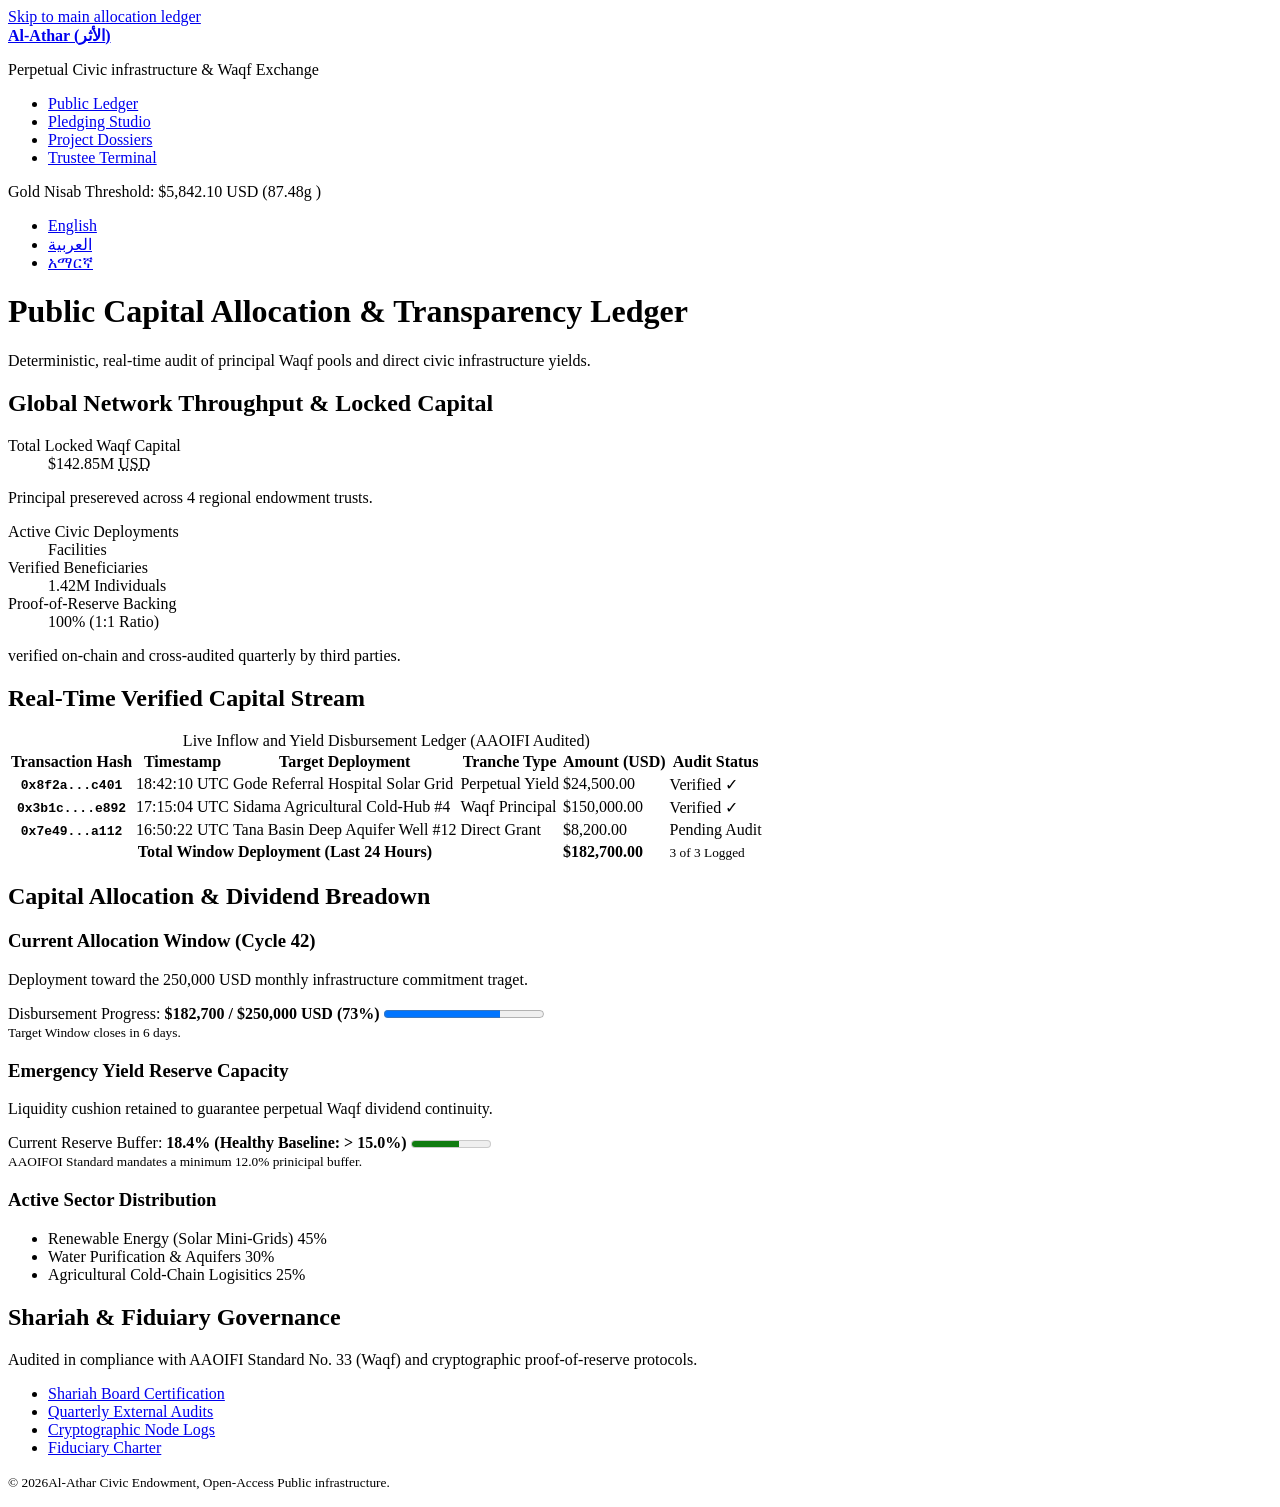
==== index.html @ 98ebd104 "feat(ledger): complete semantic HTML structure for index.html" ====
<!DOCTYPE html>
<html lang="en" dir="ltr">
 <head>
  <meta charset="UTF-8">
  <meta name="viewport" content="width=device-width, initial-scale=1.0">
  <title>Al-Athar - Public Capital Allocation &amp; Waqf Transparency Ledger</title>
  <meta name="description" content="Real-time public transparency ledger, cryptographic audit trails, and perpetual capital allocation for civic infrastructure.">

  <link rel="dns-prefetch" href="https://api.al-athar.org">
  <link rel="preconnect" href="https://api.al-athar.org" crossorigin>
  <link rel="preload" href="fonts/inter-var.woff2" as="font" type="font/woff2" crossorigin>

  <meta property="og:type" content="website" >
  <meta property="og:title" content="Al-Athar - Civic Waqf &amp; Capital Allocation Ledger">
  <meta property="og:description" content="Verify every dollar, riyal, and birr deployed into perpetual civic infrastructure. ">
  <meta property="og:url" content="https://al-athar.org/index.html">
  <meta property="twitter:card" content="summary_large_image">

  <script type="application/ld+json">
    {
      "@context": "https://schema.org",
      "@type": "NGO",
      "name": "Al-Athar perpetual Waqf Foundation",
      "url": "https://al-athar.org",
      "description": "Decentrailized civic infrastructure and perpetual waqf crowdfinance engine",
      "nonprofitStatus": "Nonprofit501c3"
    }

  </script>
 </head>
 <body>
   <a href="#main-content" class="skip-link">Skip to main allocation ledger</a>

   <header>
    <div class="brand-identity">
        <a href="index.html" aria-label="Al-Athar Home">
          <strong> Al-Athar (الأثر) </strong>
        </a>
        <p>Perpetual Civic infrastructure &amp; Waqf Exchange</p>
    </div>

    <nav arai-label="Primary Plaform">
      <ul>
        <li><a href="index.html" aria-current="page">Public Ledger</a></li>
        <li><a href="pledge.html">Pledging Studio</a></li>
        <li><a href="dossier.html">Project Dossiers</a></li>
        <li><a href="exchange.html">Trustee Terminal</a></li>
      </ul>
</nav>

      <div class="utility-bar">
        <div role="status" aria-live="polite">
          <span>Gold Nisab Threshold:</span>
          <data value="5842.10">$5,842.10 USD (87.48g )</data>
        </div>

     <nav arai-label="Language Localization">
      <ul>
        <li><a href="?lang=en&amp;dir=ltr" lang="en" hreflang="en" aria-current="true">English</a></li>
        <li><a href="?lang=ar&amp;dir=rtl" lang="ar" hreflang="ar" dir="rtl">العربية</a></li>
        <li><a href="?lang-am&amp;dir=ltr" lang="am" hreflang="am" dir="ltr">አማርኛ</a></li>
      </ul>
     </nav>
      </div>
   </header>


   <main id="main-content" tableindex="-1">
    <header>
      <h1>Public Capital Allocation &amp; Transparency Ledger</h1>
      <p>Deterministic, real-time audit of principal Waqf pools and direct civic infrastructure yields. </p>
    </header>

    <section aria-labelledby="kpi-heading">
      <h2 id="kpi-heading">Global Network Throughput &amp; Locked Capital</h2>
    <dl class="kpi-grid">
      <!-- Metric 1: Total Capital-->
      <div class="kpi-card">
        <dt>Total Locked Waqf Capital</dt>
        <dd>
          <data value="142850000">$142.85M</data>
          <abbr title="United States Dollar">USD</abbr>
        </dd>
        <p class="kpi-subtext">Principal presereved across 4 regional endowment trusts.</p>
      </div>

      <!-- Metriz 2: Active Civic Assets-->
       <div class="kpi-card">
        <dt>Active Civic Deployments</dt>
        <dd>
          <data value="38"></data>
          <span>Facilities</span>
        </dd>
       </div>

       <!-- Metric 3: Verified Impact Population-->
        <div class="kpi-card">
          <dt>Verified Beneficiaries</dt>
          <dd>
            <data value="1420000">1.42M</data>
            <span>Individuals</span>
          </dd>
        </div>

        <!-- Metric 4: Reserve Ratio-->
         <div class="kpi-card">
          <dt>Proof-of-Reserve Backing</dt>
          <dd>
            <data vlaue="1.00">100%</data>
            <span arial-label="Fully Backed">(1:1 Ratio)</span>
          </dd>
          <p class="kpi-subtext">verified on-chain and cross-audited quarterly by third parties.</p>
         </div>
    </dl>
    </section>

   <setion aria-labelledby="ledger-heading">
    <h2 id="ledger-heading">Real-Time Verified Capital Stream</h2>
    <div class="table-container" tabindex="0" role="region" aria-label="Real-time Capital Stream Ledger">
      <table class="ledger-table">
        <caption>Live Inflow and Yield Disbursement Ledger (AAOIFI Audited)</caption>
        <colgroup>
           <col class="col-txid">
           <col class="col-timestamp">
           <col class="col-target">
           <col class="col-type">
           <col class="col-amount">
           <col class="col-status">
        </colgroup>

        <thead>
          <tr>
            <th scope="col">Transaction Hash</th>
            <th scope="col">Timestamp</th>
            <th scope="col">Target Deployment</th>
            <th scope="col">Tranche Type</th>
            <th scope="col">Amount (USD)</th>
            <th scope="col">Audit Status</th>
          </tr>
        </thead>

        <tbody>
          <tr>
            <th scope="row">
              <code>0x8f2a...c401</code>
            </th>
            <td>
              <time datetime="2026-10-21T18:42:10Z">18:42:10 UTC</time>
            </td>
            <td>Gode Referral Hospital Solar Grid</td>
            <td>
              <span class="badge badge-yield">Perpetual Yield</span>
            </td>
            <td>
              <data value="24500.00">$24,500.00</data>
            </td>
            <td>
              <span class="status status-verified" aria-label="Cryptographically Verified">Verified &#10003;</span>
            </td>
          </tr>

          <tr>
            <th scope="row">
              <code>0x3b1c....e892</code>
            </th>
            <td>
              <time datetime="2026-10-21T17:15:04Z">17:15:04 UTC</time>
            </td>
            <td>Sidama Agricultural Cold-Hub #4</td>
            <td>
              <span class="badge badge-principa">Waqf Principal</span>
            </td>
            <td>
              <data value="150000.00">$150,000.00</data>
            </td>
            <td>
              <span class="status status-verified" aria-label="Cryptographically Verified">Verified &#10003;</span>
            </td>
          </tr>

          <tr>
              <th scope="row">
                <code>0x7e49...a112</code>
              </th>
              <td>
                <time datetime="2026-10-21T16:50:22Z">16:50:22 UTC</time>
              </td>
              <td>Tana Basin Deep Aquifer Well #12</td>
              <td>
                <span class="badge badge-direct">Direct Grant</span>
              </td>
              <td>
                <data value="8200.00">$8,200.00</data>
              </td>
              <td>
                <span class="status status-pending" aria-label="Awaiting Multiverse Consensus">Pending Audit</span>
              </td>
            </tr>
          </tbody>

          <tfoot>
            <tr>
              <th scope="row" colspan="4">Total Window Deployment (Last 24 Hours)</th>
              <td>
                <data value="182700.00"><strong>$182,700.00</strong></data>
              </td>
              <td><small>3 of 3 Logged</small></td>
            </tr>
          </tfoot>
      </table>
    </div>
   </setion>

   <aside aria-labelledby="yield-heading">
    <h2 id="yield-heading">Capital Allocation &amp; Dividend Breadown</h2>
     <section class="breakdown-card" aria-labelledby="tranche-progress-title">
      <h3 id="tranche-progress-title">Current Allocation Window (Cycle 42)</h3>
      <p>Deployment toward the 250,000 USD monthly infrastructure commitment traget.</p>

      <div class="metric-meter-group">
        <label for="monthly-progress">
          <span>Disbursement Progress:</span>
          <strong>$182,700 / $250,000 USD (73%)</strong>
        </label>
        <progress id="monthly-progress" max="250000" value="182700">73%</progress>
      </div>
       <small>Target Window closes in 6 days.</small>
     </section>

     <section class="breadkdown-card" arial-labelledby="reserver-ratio-title">
      <h3 id="reserver-ratio-title">Emergency Yield Reserve Capacity</h3>
      <p>Liquidity cushion retained to guarantee perpetual Waqf dividend continuity.</p>

      <div class="metric-meter-group">
        <label for="reserve-ratio">
          <span>Current Reserve Buffer:</span>
          <strong>18.4% (Healthy Baseline: &gt; 15.0%)</strong>
        </label>
        <meter
           id="reserve-ratio"
           min="0",
           max="30",
           low="12",
           high="25",
           optimum="20",
           value="18.4"
        >18.4%</meter>
      </div>
      <small>AAOIFOI Standard mandates a minimum 12.0% prinicipal buffer.</small>
     </section>

     <section class="breakdown-card" aria-labelledby="sector-breakdown-title">
      <h3 id="sector-breakdown-title">Active Sector Distribution</h3>
      <ul class="sector-list">
        <li>
          <span>Renewable Energy (Solar Mini-Grids)</span>
          <data value="0.45">45%</data>
        </li>
        <li>
          <span>Water Purification &amp; Aquifers</span>
          <data value="30%">30%</data>
        </li>
        <li>
          <sapn>Agricultural Cold-Chain Logisitics</sapn>
          <data value="25">25%</data>
        </li>
      </ul>
     </section>
   </aside>
   </main>

   <footer>
    <section aria-labelledby="governance-heading">
      <h2 id="governance-heading">Shariah &amp; Fiduiary Governance</h2>
      <p>Audited in compliance with AAOIFI Standard No. 33 (Waqf) and cryptographic proof-of-reserve protocols.</p>
    </section>

    <nav aria-label="Legal and Compliance">
      <ul>
        <li><a href="#shariah-fatwa">Shariah Board Certification</a></li>
        <li><a href="#external-audits">Quarterly External Audits</a></li>
        <li><a href="#node-verificatio">Cryptographic Node Logs</a></li>
        <li><a href="#terms">Fiduciary Charter</a></li>
      </ul>
    </nav>

    <p><small>&copy; <time datetime="2026">2026</time>Al-Athar Civic Endowment, Open-Access Public infrastructure.</small></p>
   </footer>


 </body>
</html>
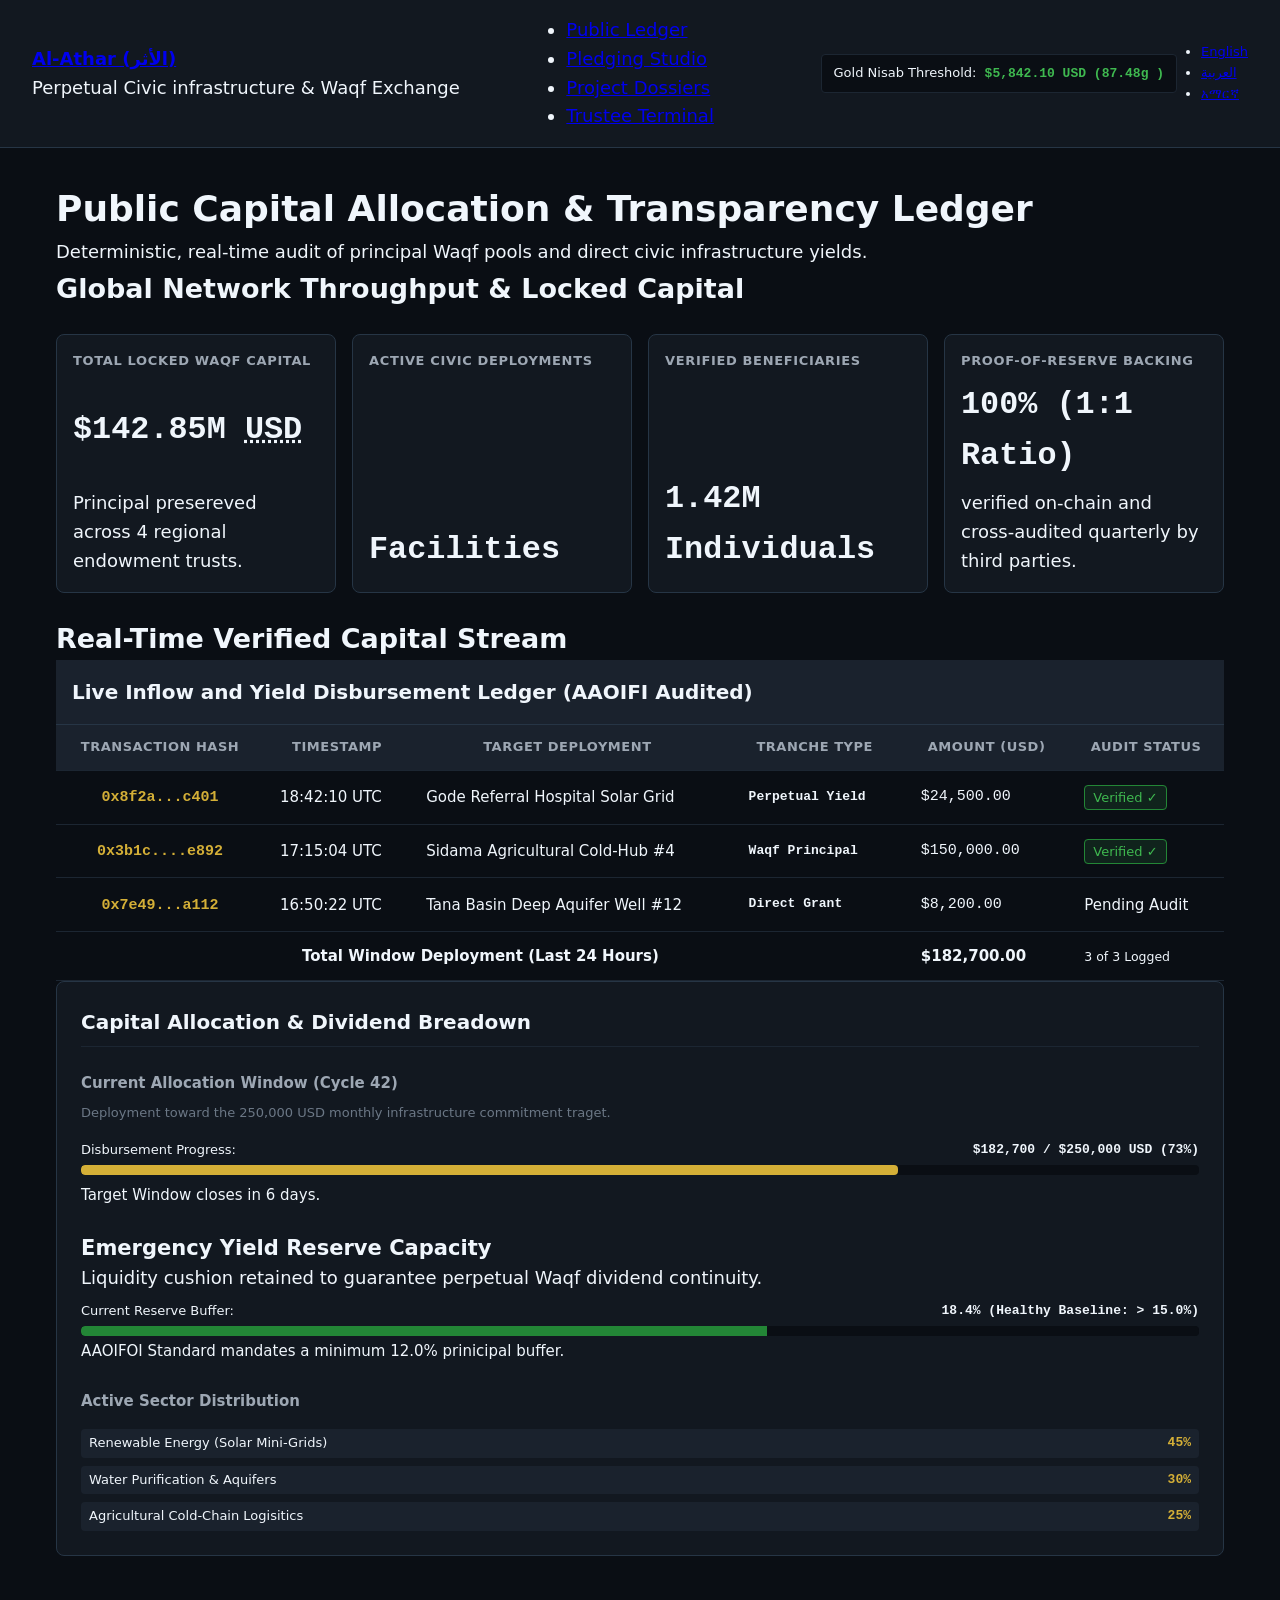
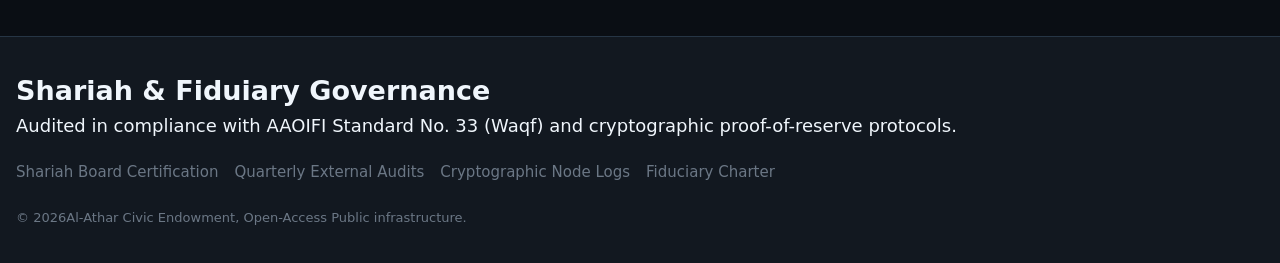
==== commit 6e72de8c: "feat: add the css and complete" ====
--- a/index.html
+++ b/index.html
@@ -9,6 +9,9 @@
   <link rel="dns-prefetch" href="https://api.al-athar.org">
   <link rel="preconnect" href="https://api.al-athar.org" crossorigin>
   <link rel="preload" href="fonts/inter-var.woff2" as="font" type="font/woff2" crossorigin>
+
+  <link rel="stylesheet" href="css/global.css">
+  <link rel="stylesheet" href="css/ledger.css">
 
   <meta property="og:type" content="website" >
   <meta property="og:title" content="Al-Athar - Civic Waqf &amp; Capital Allocation Ledger">
--- a/css/global.css
+++ b/css/global.css
@@ -0,0 +1,280 @@
+:root {
+  /* --- PALETTE TOKENS (WCAG 2.2 AAA CONTRAST RATIOS) --- */
+  --color-bg-base: #0a0e14;
+  --color-bg-surface: #121820;
+  --color-bg-elevated: #1a222d;
+  --color-border: #263545;
+  --color-border-subtle: #1c2632;
+
+  --color-text-primary: #f0f6fc;
+  --color-text-secondary: #9da7b3;
+  --color-text-muted: #6b7785;
+
+  --color-accent-gold: #d4af37;
+  --color-accent-gold-hover: #b8972e;
+  --color-accent-gold-subtle: rgba(212, 175, 55, 0.12);
+
+  --color-status-success: #238636;
+  --color-status-success-text: #3fb950;
+  --color-status-pending: #d29922;
+  --color-status-danger: #da3633;
+
+  /* --- FLUID TYPOGRAPHY SCALE (clamp: min, fluid, max) --- */
+  --font-family-sans: system-ui, -apple-system, BlinkMacSystemFont, "Segoe UI", Roboto, sans-serif;
+  --font-family-mono: ui-monospace, SFMono-Regular, "SF Mono", Menlo, Consolas, monospace;
+
+  --font-size-xs: clamp(0.75rem, 0.72rem + 0.15vw, 0.8125rem);
+  --font-size-sm: clamp(0.875rem, 0.84rem + 0.2vw, 0.9375rem);
+  --font-size-base: clamp(1rem, 0.96rem + 0.25vw, 1.125rem);
+  --font-size-md: clamp(1.125rem, 1.05rem + 0.4vw, 1.25rem);
+  --font-size-lg: clamp(1.25rem, 1.15rem + 0.6vw, 1.5rem);
+  --font-size-xl: clamp(1.5rem, 1.35rem + 0.8vw, 2rem);
+  --font-size-2xl: clamp(1.875rem, 1.65rem + 1.2vw, 2.5rem);
+
+  /* --- LOGICAL SPACING SCALE --- */
+  --space-2xs: 0.25rem;
+  --space-xs: 0.5rem;
+  --space-sm: 0.75rem;
+  --space-md: 1rem;
+  --space-lg: 1.5rem;
+  --space-xl: 2rem;
+  --space-2xl: 3rem;
+
+  /* --- RADII & TRANSITIONS --- */
+  --radius-sm: 4px;
+  --radius-md: 8px;
+  --radius-lg: 12px;
+  --transition-fast: 150ms cubic-bezier(0.4, 0, 0.2, 1);
+}
+
+/* --- MODERN SYSTEMIC CSS RESET --- */
+*, *::before, *::after {
+  box-sizing: border-box;
+  margin: 0;
+  padding: 0;
+}
+
+html {
+  -webkit-text-size-adjust: none;
+  text-size-adjust: none;
+  scroll-behavior: smooth;
+}
+
+body {
+  min-height: 100vh;
+  background-color: var(--color-bg-base);
+  color: var(--color-text-primary);
+  font-family: var(--font-family-sans);
+  font-size: var(--font-size-base);
+  line-height: 1.6;
+  text-rendering: optimizeLegibility;
+  -webkit-font-smoothing: antialiased;
+}
+
+/* --- INTRINSIC MEDIA BEHAVIOR --- */
+img, picture, svg, video {
+  display: block;
+  max-width: 100%;
+  height: auto;
+}
+
+/* --- KEYBOARD SKIP LINK (ACCESSIBILITY ANCHOR) --- */
+.skip-link {
+  position: absolute;
+  inset-block-start: -9999px;
+  inset-inline-start: var(--space-md);
+  background: var(--color-accent-gold);
+  color: #000000;
+  padding: var(--space-xs) var(--space-md);
+  font-weight: 700;
+  text-decoration: none;
+  border-radius: var(--radius-sm);
+  z-index: 10000;
+}
+
+.skip-link:focus-visible {
+  inset-block-start: var(--space-md);
+  outline: 3px solid #ffffff;
+  outline-offset: 2px;
+}
+
+/* --- GLOBAL LANDMARK SHELL (<header>, <nav>, <footer>) --- */
+body > header {
+  border-block-end: 1px solid var(--color-border);
+  background-color: var(--color-bg-surface);
+  padding: var(--space-md) var(--space-xl);
+  display: flex;
+  flex-wrap: wrap;
+  align-items: center;
+  justify-content: space-between;
+  gap: var(--space-md);
+}
+
+/* --- GLOBAL NAVIGATION --- */
+nav[aria-label="Primary Platform"] ul {
+  display: flex;
+  list-style: none;
+  gap: var(--space-xs);
+  flex-wrap: wrap;
+}
+
+nav[aria-label="Primary Platform"] a {
+  display: inline-block;
+  padding: var(--space-xs) var(--space-md);
+  color: var(--color-text-secondary);
+  text-decoration: none;
+  border-radius: var(--radius-sm);
+  font-size: var(--font-size-sm);
+  font-weight: 500;
+  transition: color var(--transition-fast), background-color var(--transition-fast);
+}
+
+nav[aria-label="Primary Platform"] a:hover {
+  color: var(--color-text-primary);
+  background-color: var(--color-bg-elevated);
+}
+
+nav[aria-label="Primary Platform"] a[aria-current="page"] {
+  color: var(--color-accent-gold);
+  background-color: var(--color-accent-gold-subtle);
+  border: 1px solid var(--color-accent-gold);
+}
+
+/* --- UTILITY BAR & LOCALIZATION --- */
+.utility-bar {
+  display: flex;
+  align-items: center;
+  gap: var(--space-lg);
+  font-size: var(--font-size-xs);
+}
+
+.utility-bar [role="status"] {
+  padding: var(--space-xs) var(--space-sm);
+  background-color: var(--color-bg-base);
+  border: 1px solid var(--color-border-subtle);
+  border-radius: var(--radius-sm);
+}
+
+.utility-bar [role="status"] data {
+  font-family: var(--font-family-mono);
+  color: var(--color-status-success-text);
+  font-weight: 700;
+  margin-inline-start: var(--space-2xs);
+}
+
+nav[aria-label="Language Localization"] ul {
+  display: flex;
+  list-style: none;
+  gap: var(--space-2xs);
+}
+
+nav[aria-label="Language Localization"] a {
+  padding: var(--space-2xs) var(--space-xs);
+  color: var(--color-text-muted);
+  text-decoration: none;
+  border-radius: var(--radius-sm);
+}
+
+nav[aria-label="Language Localization"] a:hover,
+nav[aria-label="Language Localization"] a[aria-current="true"] {
+  color: var(--color-text-primary);
+  background-color: var(--color-bg-elevated);
+}
+
+/* --- PRIMARY CONTENT CONTAINER --- */
+main {
+  max-width: 1200px;
+  margin-inline: auto;
+  padding: var(--space-xl) var(--space-md);
+}
+
+/* Focus indicator when jumped to via skip link */
+main:focus-visible {
+  outline: none;
+}
+
+/* --- UNIVERSAL BUTTON STYLES --- */
+.btn {
+  display: inline-flex;
+  align-items: center;
+  justify-content: center;
+  padding: var(--space-xs) var(--space-lg);
+  font-family: inherit;
+  font-size: var(--font-size-sm);
+  font-weight: 600;
+  text-decoration: none;
+  border-radius: var(--radius-md);
+  border: 1px solid transparent;
+  cursor: pointer;
+  transition: all var(--transition-fast);
+}
+
+.btn-primary {
+  background-color: var(--color-accent-gold);
+  color: #000000;
+}
+
+.btn-primary:hover {
+  background-color: var(--color-accent-gold-hover);
+}
+
+.btn-secondary {
+  background-color: var(--color-bg-elevated);
+  color: var(--color-text-primary);
+  border-color: var(--color-border);
+}
+
+.btn-secondary:hover {
+  background-color: var(--color-border);
+}
+
+/* --- UNIVERSAL STATUS & BADGES --- */
+.badge {
+  display: inline-block;
+  padding: var(--space-2xs) var(--space-xs);
+  font-size: var(--font-size-xs);
+  font-weight: 600;
+  border-radius: var(--radius-sm);
+  font-family: var(--font-family-mono);
+}
+
+.status-verified {
+  color: var(--color-status-success-text);
+  background-color: rgba(63, 185, 80, 0.12);
+  border: 1px solid var(--color-status-success);
+  padding: var(--space-2xs) var(--space-xs);
+  border-radius: var(--radius-sm);
+  font-size: var(--font-size-xs);
+}
+
+/* --- GLOBAL FOOTER --- */
+body > footer {
+  border-block-start: 1px solid var(--color-border);
+  background-color: var(--color-bg-surface);
+  padding: var(--space-xl) var(--space-md);
+  margin-block-start: var(--space-2xl);
+}
+
+body > footer nav ul {
+  display: flex;
+  flex-wrap: wrap;
+  gap: var(--space-md);
+  list-style: none;
+  margin-block: var(--space-md);
+}
+
+body > footer a {
+  color: var(--color-text-muted);
+  text-decoration: none;
+  font-size: var(--font-size-sm);
+}
+
+body > footer a:hover {
+  color: var(--color-text-primary);
+  text-decoration: underline;
+}
+
+body > footer small {
+  color: var(--color-text-muted);
+  font-size: var(--font-size-xs);
+}
--- a/css/ledger.css
+++ b/css/ledger.css
@@ -0,0 +1,259 @@
+
+.ledger-workspace {
+  display: grid;
+  grid-template-columns: 1fr;
+  gap: var(--space-xl);
+  margin-block-start: var(--space-xl);
+}
+
+@media (min-width: 992px) {
+  .ledger-workspace {
+    grid-template-columns: 2.2fr 1fr;
+    align-items: start;
+  }
+}
+
+/* --- SECTION 1: INTRINSIC RESPONSIVE KPI METRICS GRID --- */
+.kpi-grid {
+  display: grid;
+  grid-template-columns: repeat(auto-fit, minmax(min(100%, 220px), 1fr));
+  gap: var(--space-md);
+  margin-block: var(--space-lg);
+}
+
+.kpi-card {
+  background-color: var(--color-bg-surface);
+  border: 1px solid var(--color-border);
+  border-radius: var(--radius-md);
+  padding: var(--space-md);
+  display: flex;
+  flex-direction: column;
+  justify-content: space-between;
+  gap: var(--space-xs);
+  transition: border-color var(--transition-fast);
+}
+
+.kpi-card:hover {
+  border-color: var(--color-accent-gold);
+}
+
+.kpi-card dt {
+  color: var(--color-text-secondary);
+  font-size: var(--font-size-xs);
+  text-transform: uppercase;
+  letter-spacing: 0.05em;
+  font-weight: 600;
+}
+
+.kpi-card dd {
+  font-size: var(--font-size-xl);
+  font-weight: 700;
+  color: var(--color-text-primary);
+  font-family: var(--font-family-mono);
+}
+
+.kpi-card dd small {
+  display: block;
+  font-size: var(--font-size-xs);
+  font-family: var(--font-family-sans);
+  color: var(--color-status-success-text);
+  font-weight: 500;
+  margin-block-start: var(--space-2xs);
+}
+
+/* --- SECTION 2: ACCESSIBLE FINANCIAL DATA TABLE --- */
+.table-scroll-container {
+  overflow-x: auto;
+  border: 1px solid var(--color-border);
+  border-radius: var(--radius-md);
+  background-color: var(--color-bg-surface);
+  margin-block-start: var(--space-md);
+}
+
+.table-scroll-container:focus-visible {
+  outline: 2px solid var(--color-accent-gold);
+  outline-offset: -2px;
+}
+
+.ledger-table {
+  width: 100%;
+  border-collapse: collapse;
+  text-align: start;
+  font-size: var(--font-size-sm);
+}
+
+.ledger-table caption {
+  padding: var(--space-md);
+  font-weight: 700;
+  font-size: var(--font-size-md);
+  text-align: start;
+  background-color: var(--color-bg-elevated);
+  border-block-end: 1px solid var(--color-border);
+  color: var(--color-text-primary);
+}
+
+.ledger-table th,
+.ledger-table td {
+  padding: var(--space-sm) var(--space-md);
+  border-block-end: 1px solid var(--color-border-subtle);
+  white-space: nowrap;
+}
+
+.ledger-table thead th {
+  background-color: var(--color-bg-elevated);
+  color: var(--color-text-secondary);
+  font-size: var(--font-size-xs);
+  text-transform: uppercase;
+  letter-spacing: 0.04em;
+  font-weight: 600;
+  position: sticky;
+  inset-block-start: 0;
+  z-index: 2;
+}
+
+.ledger-table tbody tr:hover {
+  background-color: rgba(255, 255, 255, 0.02);
+}
+
+/* Row-header transaction hash */
+.ledger-table th[scope="row"] code {
+  font-family: var(--font-family-mono);
+  color: var(--color-accent-gold);
+  font-weight: 600;
+}
+
+/* Monospace alignment for financial amounts and dates */
+.ledger-table td:nth-child(4),
+.ledger-table td:nth-child(5) {
+  font-family: var(--font-family-mono);
+}
+
+/* --- SECTION 3: COMPLEMENTARY ASIDE & METRIC GAUGES --- */
+aside[aria-labelledby="yield-heading"] {
+  background-color: var(--color-bg-surface);
+  border: 1px solid var(--color-border);
+  border-radius: var(--radius-md);
+  padding: var(--space-lg);
+  display: flex;
+  flex-direction: column;
+  gap: var(--space-lg);
+}
+
+aside[aria-labelledby="yield-heading"] h2 {
+  font-size: var(--font-size-md);
+  border-block-end: 1px solid var(--color-border-subtle);
+  padding-block-end: var(--space-xs);
+  color: var(--color-text-primary);
+}
+
+.breakdown-card {
+  display: flex;
+  flex-direction: column;
+  gap: var(--space-xs);
+}
+
+.breakdown-card h3 {
+  font-size: var(--font-size-sm);
+  color: var(--color-text-secondary);
+  font-weight: 600;
+}
+
+.breakdown-card p {
+  font-size: var(--font-size-xs);
+  color: var(--color-text-muted);
+}
+
+.metric-meter-group {
+  display: flex;
+  flex-direction: column;
+  gap: var(--space-2xs);
+  margin-block-start: var(--space-xs);
+}
+
+.metric-meter-group label {
+  display: flex;
+  justify-content: space-between;
+  font-size: var(--font-size-xs);
+}
+
+.metric-meter-group label strong {
+  font-family: var(--font-family-mono);
+  color: var(--color-text-primary);
+}
+
+/* STYLING NATIVE <progress> */
+progress {
+  width: 100%;
+  height: 10px;
+  border-radius: var(--radius-sm);
+  overflow: hidden;
+  border: none;
+  background-color: var(--color-bg-base);
+}
+
+progress::-webkit-progress-bar {
+  background-color: var(--color-bg-base);
+}
+
+progress::-webkit-progress-value {
+  background-color: var(--color-accent-gold);
+  border-radius: var(--radius-sm);
+}
+
+progress::-moz-progress-bar {
+  background-color: var(--color-accent-gold);
+  border-radius: var(--radius-sm);
+}
+
+/* STYLING NATIVE <meter> */
+meter {
+  width: 100%;
+  height: 10px;
+  border-radius: var(--radius-sm);
+  overflow: hidden;
+  background-color: var(--color-bg-base);
+}
+
+meter::-webkit-meter-bar {
+  background: var(--color-bg-base);
+  border: none;
+  height: 10px;
+  border-radius: var(--radius-sm);
+}
+
+meter::-webkit-meter-optimum-value {
+  background: var(--color-status-success);
+}
+
+meter::-webkit-meter-suboptimum-value {
+  background: var(--color-status-pending);
+}
+
+meter::-webkit-meter-even-less-good-value {
+  background: var(--color-status-danger);
+}
+
+/* SECTOR DISTRIBUTION LIST */
+.sector-list {
+  list-style: none;
+  display: flex;
+  flex-direction: column;
+  gap: var(--space-xs);
+  margin-block-start: var(--space-xs);
+}
+
+.sector-list li {
+  display: flex;
+  justify-content: space-between;
+  align-items: center;
+  font-size: var(--font-size-xs);
+  padding: var(--space-2xs) var(--space-xs);
+  background-color: var(--color-bg-elevated);
+  border-radius: var(--radius-sm);
+}
+
+.sector-list data {
+  font-family: var(--font-family-mono);
+  font-weight: 700;
+  color: var(--color-accent-gold);
+}
